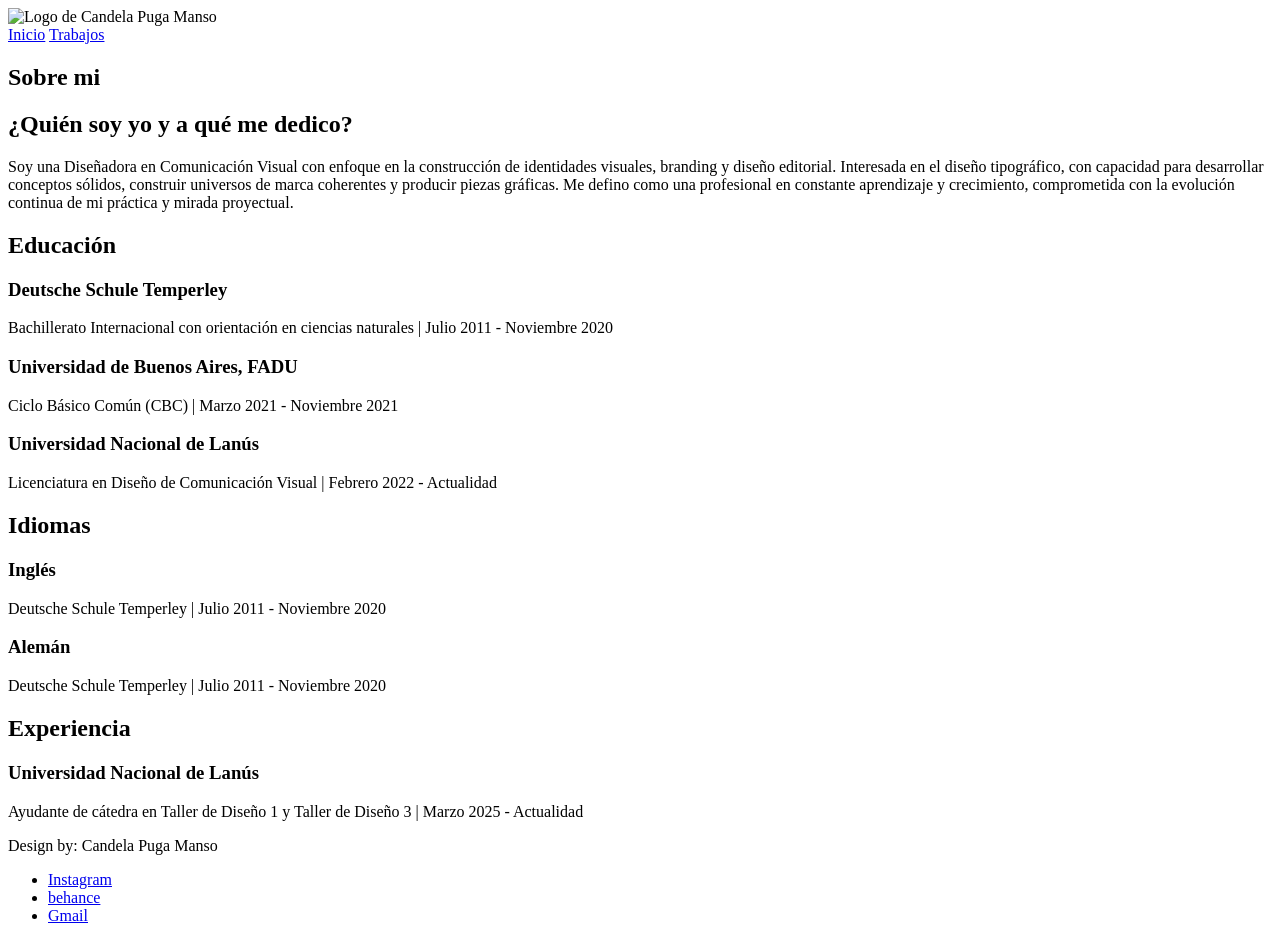
==== index.html @ 272240f7 "primer commit" ====
<!DOCTYPE html>
<html>

<head>
    <meta charset="utf-8" />
    <title>TP1 Candela Puga Manso</title>
</head>

<body>
    <header>
        <img src="" alt="Logo de Candela Puga Manso" width="" height="" />
        <nav>
            <a href="#">Inicio</a>
            <a href="#">Trabajos</a>
        </nav>
    </header>
    <main>
        <section>
            <h1>Sobre mi</h1>
            <h2>¿Quién soy yo y a qué me dedico?</h2>
            <p>Soy una Diseñadora en Comunicación Visual con enfoque en la construcción de identidades visuales,
                branding y diseño editorial. Interesada en el diseño tipográfico, con capacidad para desarrollar
                conceptos sólidos, construir universos de marca coherentes y producir piezas gráficas.
                Me defino como una profesional en constante aprendizaje y crecimiento, comprometida con la evolución
                continua de mi práctica y mirada proyectual.</p>
        </section>
        <section>
            <h2>Educación</h2>
            <h3>Deutsche Schule Temperley</h3>
            <p>Bachillerato Internacional con orientación en ciencias naturales | Julio 2011 - Noviembre 2020
            </p>
            <h3>Universidad de Buenos Aires, FADU</h3>
            <p>Ciclo Básico Común (CBC) | Marzo 2021 - Noviembre 2021</p>
            <h3>Universidad Nacional de Lanús</h3>
            <p>Licenciatura en Diseño de Comunicación Visual | Febrero 2022 - Actualidad</p>
        </section>
        <section>
            <h2>Idiomas</h2>
            <h3>Inglés</h3>
            <p>Deutsche Schule Temperley | Julio 2011 - Noviembre 2020</p>
            <h3>Alemán</h3>
            <p>Deutsche Schule Temperley | Julio 2011 - Noviembre 2020</p>
        </section>
        <section>
            <h2>Experiencia</h2>
            <h3>Universidad Nacional de Lanús</h3>
            <p>Ayudante de cátedra en Taller de Diseño 1 y Taller de Diseño 3 | Marzo 2025 - Actualidad</p>
        </section>
    </main>
    <footer>
        <p>Design by: Candela Puga Manso</p>
        <ul>
            <li>
                <a href="https://www.instagram.com/yo.brillito/">Instagram</a>
            </li>
            <li>
                <a href="https://www.behance.net/candepm">behance</a>
            </li>
            <li>
                <a href="#">Gmail</a>
            </li>
        </ul>
    </footer>
</body>

</html>
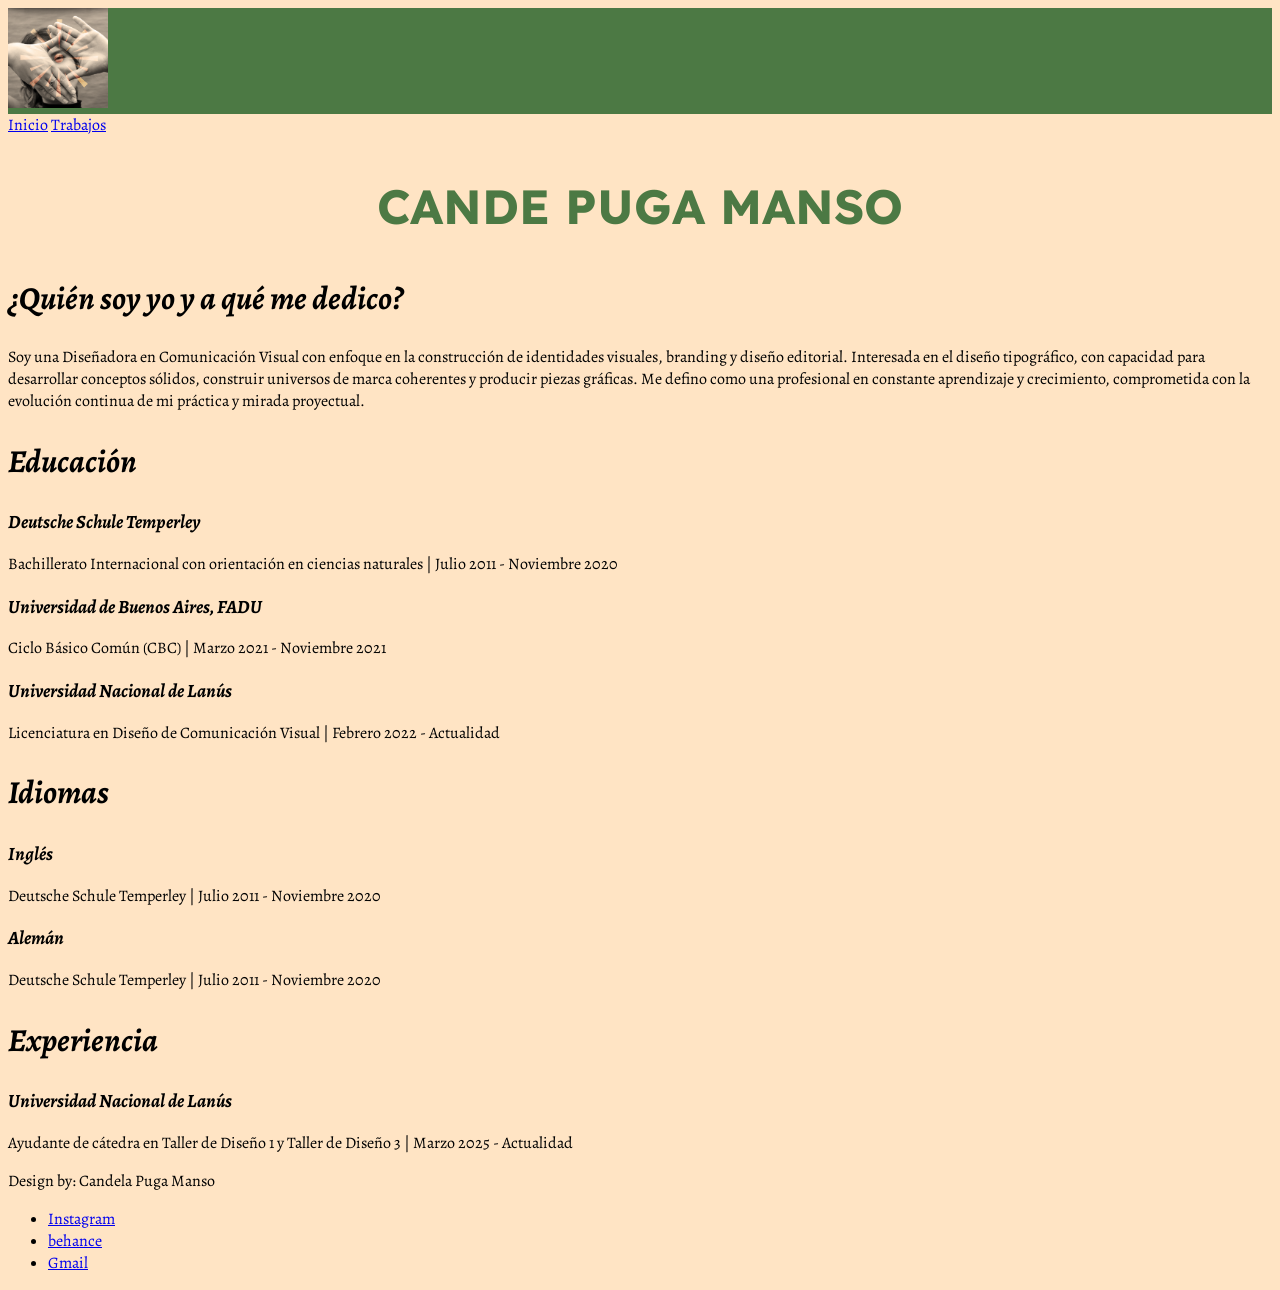
==== commit 54c35f55: "Actualización con css" ====
--- a/index.html
+++ b/index.html
@@ -4,11 +4,12 @@
 <head>
     <meta charset="utf-8" />
     <title>TP1 Candela Puga Manso</title>
+    <link rel="stylesheet" href="estilos.css">
 </head>
 
 <body>
     <header>
-        <img src="" alt="Logo de Candela Puga Manso" width="" height="" />
+        <img src="img/Cande Puga Manso.png" alt="Logo de Candela Puga Manso" width="100" height="100" />
         <nav>
             <a href="#">Inicio</a>
             <a href="#">Trabajos</a>
@@ -16,7 +17,7 @@
     </header>
     <main>
         <section>
-            <h1>Sobre mi</h1>
+            <h1>CANDE PUGA MANSO</h1>
             <h2>¿Quién soy yo y a qué me dedico?</h2>
             <p>Soy una Diseñadora en Comunicación Visual con enfoque en la construcción de identidades visuales,
                 branding y diseño editorial. Interesada en el diseño tipográfico, con capacidad para desarrollar
--- a/estilos.css
+++ b/estilos.css
@@ -0,0 +1,42 @@
+/* CSS DOCUMENT */
+@charset "UTF-8";
+/* configuraciones generales*/
+@font-face {
+    font-family: "Alegreya Reg";
+    src: url(fuentes/Alegreya-VariableFont_wght.ttf) format(truetype);
+    font-weight: normal;
+    font-style: normal;
+}
+
+@font-face {
+    font-family: "Alegreya Italic";
+    src: url(fuentes/Alegreya-Italic-VariableFont_wght.ttf) format(truetype);
+    font-weight: bold;
+    font-style: italic;
+}
+
+@font-face {
+    font-family: "Lexend";
+    src: url(fuentes/Lexend-VariableFont_wght.ttf) format(truetype);
+    font-weight: bold;
+    font-style: normal;
+}
+
+*{
+    font-family: 'Alegreya Reg', serif;
+    background-color:bisque
+}
+/* acá empiezan las aplicaciones*/
+header {background-color: rgb(76, 121, 68);}
+h1 {
+    font-family: 'Lexend', sans-serif;
+    color: rgb(76, 121, 68);
+    font-size: 3rem;
+    text-align: center;
+}
+h2 {
+    font-size: 2rem;
+}
+h2, h3 {
+    font-family: 'Alegreya Italic', serif;
+}
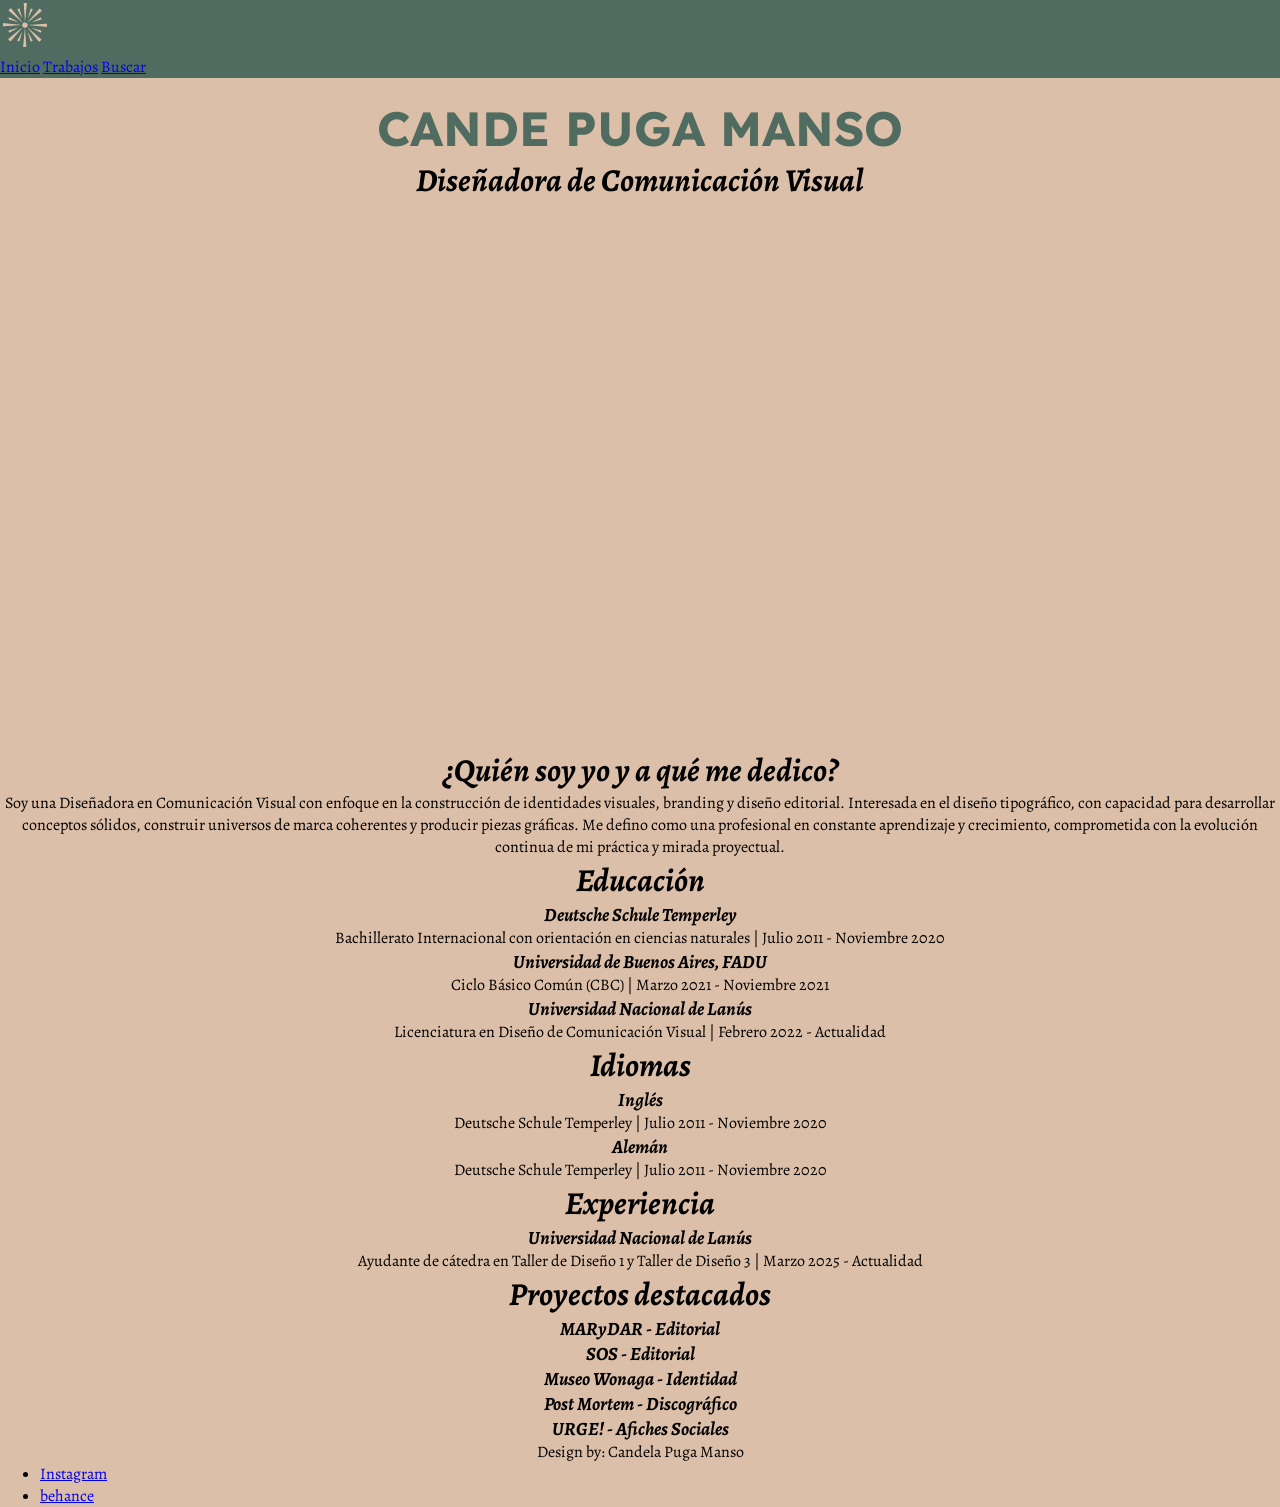
==== commit 69cb2fff: "Actualización pre entrega" ====
--- a/index.html
+++ b/index.html
@@ -9,43 +9,60 @@
 
 <body>
     <header>
-        <img src="img/Cande Puga Manso.png" alt="Logo de Candela Puga Manso" width="100" height="100" />
+        <img src="img/logo_cande_puga_manso_trama.png" alt="Logo de Candela Puga Manso" width="50" height="50" />
         <nav>
             <a href="#">Inicio</a>
             <a href="#">Trabajos</a>
+            <a href="#">Buscar</a>
         </nav>
     </header>
     <main>
-        <section>
+    <!--Acá lo que es la presentación principal.-->
+        <section id="hero">
             <h1>CANDE PUGA MANSO</h1>
+            <h2> Diseñadora de Comunicación Visual</h2>
+        </section>
+        <article>
             <h2>¿Quién soy yo y a qué me dedico?</h2>
             <p>Soy una Diseñadora en Comunicación Visual con enfoque en la construcción de identidades visuales,
                 branding y diseño editorial. Interesada en el diseño tipográfico, con capacidad para desarrollar
                 conceptos sólidos, construir universos de marca coherentes y producir piezas gráficas.
                 Me defino como una profesional en constante aprendizaje y crecimiento, comprometida con la evolución
                 continua de mi práctica y mirada proyectual.</p>
+        </article>
+<!-- Acá la sección de info del curriculum, lo aburrido / tecnico-->
+        <section class= "flex-container">
+            <article class="flex-item Educación">
+                <h2>Educación</h2>
+                <h3>Deutsche Schule Temperley</h3>
+                <p>Bachillerato Internacional con orientación en ciencias naturales | Julio 2011 - Noviembre 2020
+                </p>
+                <h3>Universidad de Buenos Aires, FADU</h3>
+                <p>Ciclo Básico Común (CBC) | Marzo 2021 - Noviembre 2021</p>
+                <h3>Universidad Nacional de Lanús</h3>
+                <p>Licenciatura en Diseño de Comunicación Visual | Febrero 2022 - Actualidad</p>
+            </article>
+            <article class="flex-item Idiomas">
+                <h2>Idiomas</h2>
+                <h3>Inglés</h3>
+                <p>Deutsche Schule Temperley | Julio 2011 - Noviembre 2020</p>
+                <h3>Alemán</h3>
+                <p>Deutsche Schule Temperley | Julio 2011 - Noviembre 2020</p>
+            </article>
+            <article class="flex-item Experiencia">
+                <h2>Experiencia</h2>
+                <h3>Universidad Nacional de Lanús</h3>
+                <p>Ayudante de cátedra en Taller de Diseño 1 y Taller de Diseño 3 | Marzo 2025 - Actualidad</p>
+            </article>
         </section>
+        <!--Acá algunas fotos / mockups de trabajitos piolas :)-->
         <section>
-            <h2>Educación</h2>
-            <h3>Deutsche Schule Temperley</h3>
-            <p>Bachillerato Internacional con orientación en ciencias naturales | Julio 2011 - Noviembre 2020
-            </p>
-            <h3>Universidad de Buenos Aires, FADU</h3>
-            <p>Ciclo Básico Común (CBC) | Marzo 2021 - Noviembre 2021</p>
-            <h3>Universidad Nacional de Lanús</h3>
-            <p>Licenciatura en Diseño de Comunicación Visual | Febrero 2022 - Actualidad</p>
-        </section>
-        <section>
-            <h2>Idiomas</h2>
-            <h3>Inglés</h3>
-            <p>Deutsche Schule Temperley | Julio 2011 - Noviembre 2020</p>
-            <h3>Alemán</h3>
-            <p>Deutsche Schule Temperley | Julio 2011 - Noviembre 2020</p>
-        </section>
-        <section>
-            <h2>Experiencia</h2>
-            <h3>Universidad Nacional de Lanús</h3>
-            <p>Ayudante de cátedra en Taller de Diseño 1 y Taller de Diseño 3 | Marzo 2025 - Actualidad</p>
+            <h2>Proyectos destacados</h2>
+            <h3>MARyDAR - Editorial</h3>
+            <h3>SOS - Editorial</h3>
+            <h3>Museo Wonaga - Identidad</h3>
+            <h3>Post Mortem - Discográfico</h3>
+            <h3>URGE! - Afiches Sociales</h3>
         </section>
     </main>
     <footer>
@@ -57,9 +74,6 @@
             <li>
                 <a href="https://www.behance.net/candepm">behance</a>
             </li>
-            <li>
-                <a href="#">Gmail</a>
-            </li>
         </ul>
     </footer>
 </body>
--- a/estilos.css
+++ b/estilos.css
@@ -1,5 +1,6 @@
 /* CSS DOCUMENT */
 @charset "UTF-8";
+
 /* configuraciones generales*/
 @font-face {
     font-family: "Alegreya Reg";
@@ -22,21 +23,58 @@
     font-style: normal;
 }
 
-*{
+* {
     font-family: 'Alegreya Reg', serif;
-    background-color:bisque
+    margin: 0;
 }
+
+body {
+    background-color: rgb(220, 191, 168)
+}
+
 /* acá empiezan las aplicaciones*/
-header {background-color: rgb(76, 121, 68);}
+header {
+    background-color: rgb(80, 108, 97);
+}
+
 h1 {
     font-family: 'Lexend', sans-serif;
-    color: rgb(76, 121, 68);
+    color: rgb(80, 108, 97);
     font-size: 3rem;
     text-align: center;
 }
+
 h2 {
     font-size: 2rem;
+    text-align: center;
 }
-h2, h3 {
+
+h2,
+h3 {
     font-family: 'Alegreya Italic', serif;
+    text-wrap-style: balance;
+    text-align: center;
+}
+
+#hero {
+    background-image: url(img/cande_puga_manso.png) 
+/*por alguna razón que esta por fuera de mi comprensión esta parte no me la lee visual, pero son cosas que establecí desde el inspector y al pasarlas a visual hace que ni me lea la imagen*/
+   background-position: center;
+    background-size: cover; 
+    height: 70vh;
+    padding: 20px;
+}
+
+p {
+    text-wrap-style: balance;
+    text-align: center;
+}
+
+flex-container {
+    background-image: url(img/logo_cande_puga_manso.png)
+}
+
+flex-item {
+    background-color: rgb(80, 108, 97);
+    margin: 3px color;
 }
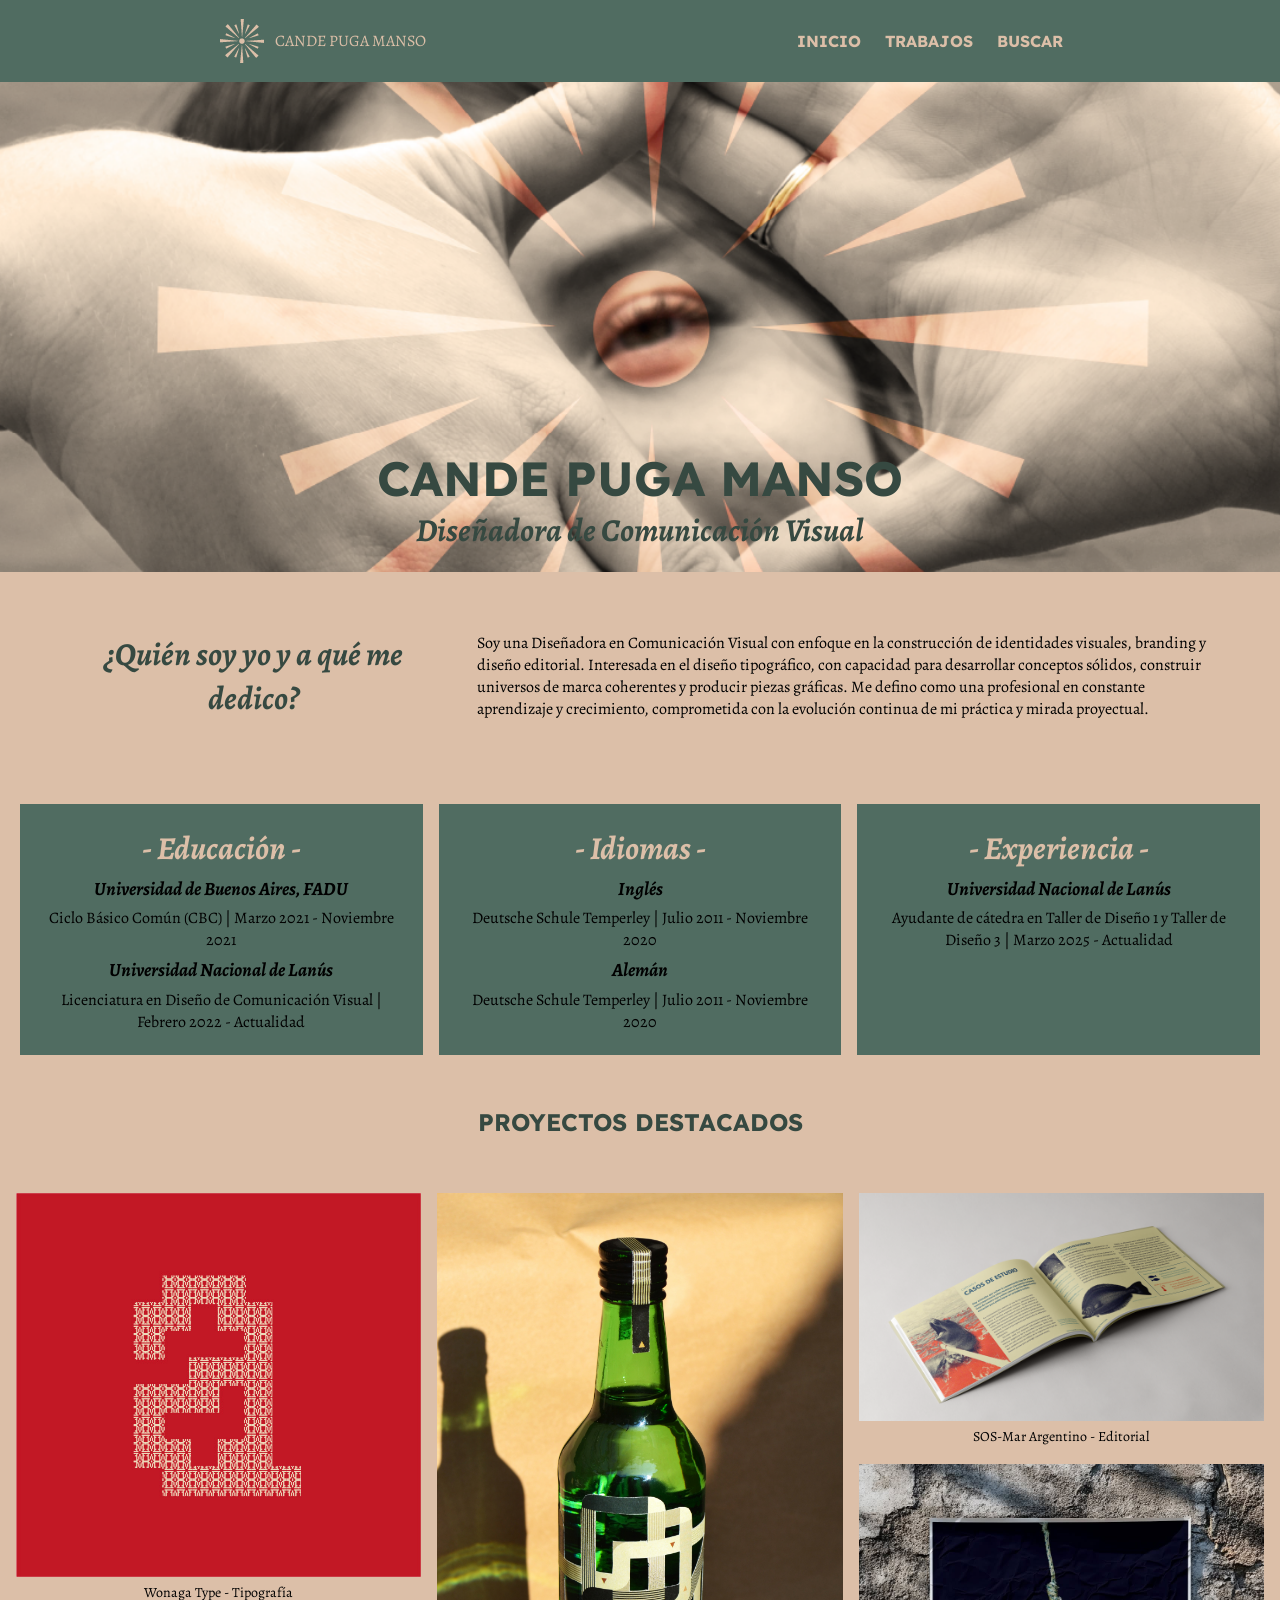
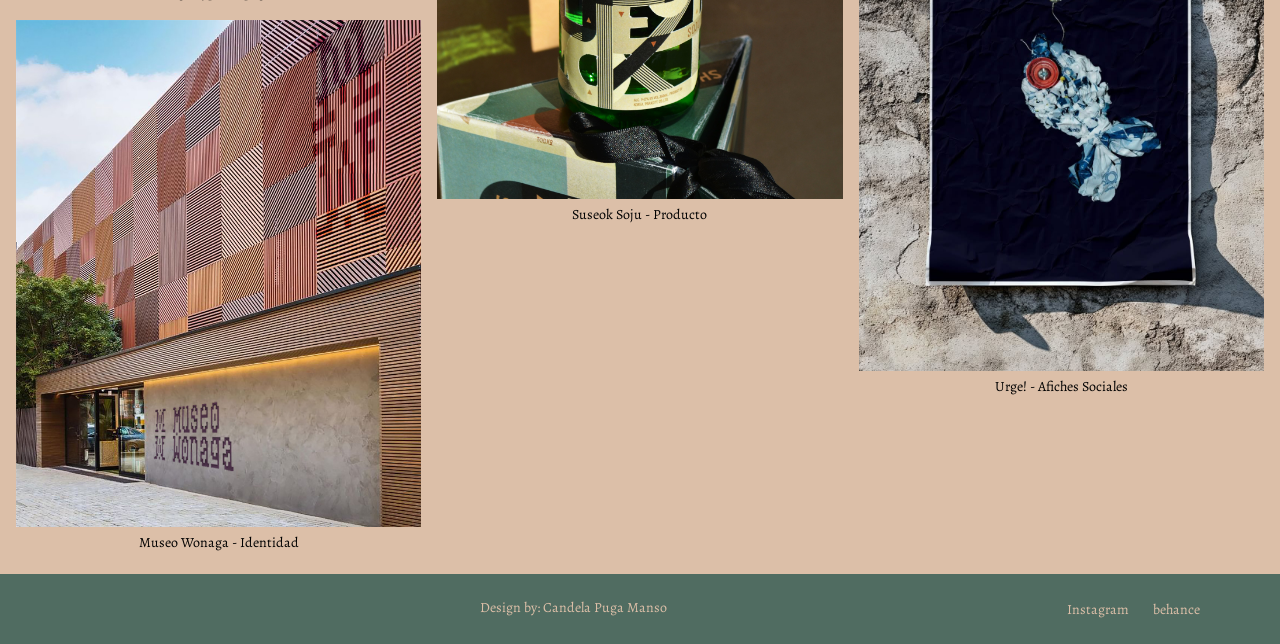
==== commit ae121f4c: "Correcciones e imagenes nuevas" ====
--- a/index.html
+++ b/index.html
@@ -3,66 +3,98 @@
 
 <head>
     <meta charset="utf-8" />
-    <title>TP1 Candela Puga Manso</title>
+    <title>Candela Puga Manso</title>
     <link rel="stylesheet" href="estilos.css">
+    <link rel="icon" href="img/logo_cande_puga_manso.png">
 </head>
 
 <body>
     <header>
-        <img src="img/logo_cande_puga_manso_trama.png" alt="Logo de Candela Puga Manso" width="50" height="50" />
+        <div class="logo">
+            <img src="img/logo_cande_puga_manso_trama.png" alt="Logo de Candela Puga Manso" />
+            <span>CANDE PUGA MANSO</span>
+        </div>
         <nav>
-            <a href="#">Inicio</a>
-            <a href="#">Trabajos</a>
-            <a href="#">Buscar</a>
+            <a href="#">INICIO</a>
+            <a href="#">TRABAJOS</a>
+            <a href="#">BUSCAR</a>
         </nav>
     </header>
     <main>
-    <!--Acá lo que es la presentación principal.-->
+        <!--Acá lo que es la presentación principal.-->
         <section id="hero">
             <h1>CANDE PUGA MANSO</h1>
             <h2> Diseñadora de Comunicación Visual</h2>
         </section>
-        <article>
-            <h2>¿Quién soy yo y a qué me dedico?</h2>
-            <p>Soy una Diseñadora en Comunicación Visual con enfoque en la construcción de identidades visuales,
-                branding y diseño editorial. Interesada en el diseño tipográfico, con capacidad para desarrollar
-                conceptos sólidos, construir universos de marca coherentes y producir piezas gráficas.
-                Me defino como una profesional en constante aprendizaje y crecimiento, comprometida con la evolución
-                continua de mi práctica y mirada proyectual.</p>
+        <article id="sobre-mi">
+            <div class="titulo">
+                <h2>¿Quién soy yo y a qué me dedico?</h2>
+            </div>
+            <div class="texto">
+                <p>Soy una Diseñadora en Comunicación Visual con enfoque en la construcción de identidades visuales,
+                    branding y diseño editorial. Interesada en el diseño tipográfico, con capacidad para desarrollar
+                    conceptos sólidos, construir universos de marca coherentes y producir piezas gráficas.
+                    Me defino como una profesional en constante aprendizaje y crecimiento, comprometida con la evolución
+                    continua de mi práctica y mirada proyectual.</p>
+            </div>
         </article>
-<!-- Acá la sección de info del curriculum, lo aburrido / tecnico-->
-        <section class= "flex-container">
-            <article class="flex-item Educación">
-                <h2>Educación</h2>
-                <h3>Deutsche Schule Temperley</h3>
-                <p>Bachillerato Internacional con orientación en ciencias naturales | Julio 2011 - Noviembre 2020
-                </p>
+        <!-- Acá la sección de info del curriculum, lo aburrido / tecnico-->
+        <section class="flex-container">
+            <article class="flex-item educacion">
+                <h2>- Educación -</h2>
                 <h3>Universidad de Buenos Aires, FADU</h3>
                 <p>Ciclo Básico Común (CBC) | Marzo 2021 - Noviembre 2021</p>
                 <h3>Universidad Nacional de Lanús</h3>
                 <p>Licenciatura en Diseño de Comunicación Visual | Febrero 2022 - Actualidad</p>
             </article>
-            <article class="flex-item Idiomas">
-                <h2>Idiomas</h2>
+            <article class="flex-item idiomas">
+                <h2>- Idiomas -</h2>
                 <h3>Inglés</h3>
                 <p>Deutsche Schule Temperley | Julio 2011 - Noviembre 2020</p>
                 <h3>Alemán</h3>
                 <p>Deutsche Schule Temperley | Julio 2011 - Noviembre 2020</p>
             </article>
-            <article class="flex-item Experiencia">
-                <h2>Experiencia</h2>
+            <article class="flex-item experiencia">
+                <h2>- Experiencia -</h2>
                 <h3>Universidad Nacional de Lanús</h3>
                 <p>Ayudante de cátedra en Taller de Diseño 1 y Taller de Diseño 3 | Marzo 2025 - Actualidad</p>
             </article>
         </section>
         <!--Acá algunas fotos / mockups de trabajitos piolas :)-->
         <section>
-            <h2>Proyectos destacados</h2>
-            <h3>MARyDAR - Editorial</h3>
-            <h3>SOS - Editorial</h3>
-            <h3>Museo Wonaga - Identidad</h3>
-            <h3>Post Mortem - Discográfico</h3>
-            <h3>URGE! - Afiches Sociales</h3>
+            <article>
+                <div class="proyectos">
+                    <h2>PROYECTOS DESTACADOS</h2>
+                </div>
+            </article>
+            <article class="mosaico">
+                <div class="columna">
+                    <figure>
+                        <img src="img/wonaga_type.jpg" alt="Wonaga">
+                        <figcaption>Wonaga Type - Tipografía</figcaption>
+                    </figure>
+                    <figure>
+                        <img src="img/museo_wonaga.jpg" alt="Wonaga type">
+                        <figcaption>Museo Wonaga - Identidad</figcaption>
+                    </figure>
+                </div>
+                 <div class="columna">
+                    <figure>
+                        <img src="img/suseok_soju.JPG" alt="suseok">
+                        <figcaption>Suseok Soju - Producto</figcaption>
+                    </figure>
+                </div>
+                <div class="columna">
+                    <figure>
+                        <img src="img/sos_mar_argentino.png" alt="SOS">
+                        <figcaption>SOS-Mar Argentino - Editorial</figcaption>
+                    </figure>
+                    <figure>
+                        <img src="img/urge!_afiche.jpg" alt="Urge!">
+                        <figcaption>Urge! - Afiches Sociales</figcaption>
+                    </figure>
+                </div>
+            </article>
         </section>
     </main>
     <footer>
--- a/estilos.css
+++ b/estilos.css
@@ -25,7 +25,8 @@
 
 * {
     font-family: 'Alegreya Reg', serif;
-    margin: 0;
+    margin: 0 auto;
+    max-width: 1920px
 }
 
 body {
@@ -34,12 +35,47 @@
 
 /* acá empiezan las aplicaciones*/
 header {
+    display: flex;
+    align-items: center;
+    justify-content: space-between;
+    padding: 16px 32px;
     background-color: rgb(80, 108, 97);
+    color: rgb(220, 191, 168);
+    font-family: 'Lexend', sans-serif;
+    font-size: 1rem;
+}
+
+.logo {
+    display: flex;
+    align-items: center;
+    gap: 8px;
+}
+
+.logo img {
+    width: 50px;
+    height: 50px;
+    object-fit: contain;
+}
+
+nav {
+    display: flex;
+    gap: 24px;
+}
+
+nav a {
+    text-decoration: none;
+    color: rgb(220, 191, 168);
+    font-family: 'Lexend', sans-serif;
+    font-size: 1rem;
+}
+
+nav a:hover {
+    color: rgb(142, 188, 169);
 }
 
 h1 {
     font-family: 'Lexend', sans-serif;
-    color: rgb(80, 108, 97);
+    color: rgb(54, 73, 65);
     font-size: 3rem;
     text-align: center;
 }
@@ -56,25 +92,146 @@
     text-align: center;
 }
 
-#hero {
-    background-image: url(img/cande_puga_manso.png) 
-/*por alguna razón que esta por fuera de mi comprensión esta parte no me la lee visual, pero son cosas que establecí desde el inspector y al pasarlas a visual hace que ni me lea la imagen*/
-   background-position: center;
-    background-size: cover; 
-    height: 70vh;
-    padding: 20px;
-}
-
 p {
     text-wrap-style: balance;
     text-align: center;
 }
 
-flex-container {
-    background-image: url(img/logo_cande_puga_manso.png)
-}
-
-flex-item {
+/*Momento estilisticos*/
+#hero {
+
+    display: flex;
+    flex-direction: column;
+    justify-content: flex-end;
+    padding-bottom: 40px;
+    padding-left: 60px;
+    background-image: url(img/cande_puga_manso.png);
+    background-size: cover;
+    background-position: center;
+    height: 50vh;
+    padding: 20px;
+}
+
+#hero h2 {
+    color: rgb(54, 73, 65);
+
+}
+
+
+#sobre-mi {
+    display: flex;
+    gap: 40px;
+    padding: 60px 70px;
+    min-height: 100px;
+    align-items: flex-start;
+}
+
+.titulo {
+    flex: 1;
+    text-align: right;
+    color: rgb(54, 73, 65);
+}
+
+.texto {
+    flex: 2;
+}
+
+#sobre-mi .texto p {
+    text-align: left;
+    hyphens: auto;
+}
+
+.flex-container {
+    display: flex;
+    flex-direction: row;
+    flex-wrap: nowrap;
+    justify-content: center;
+    align-items: flex-start;
+    margin: 12px 20PX;
+    flex: 1;
+    gap: 16px;
+    align-items: stretch;
+}
+
+.flex-item {
+    flex: 1;
     background-color: rgb(80, 108, 97);
-    margin: 3px color;
+    padding: 22px;
+}
+
+.flex-item h2 {
+    color: rgb(220, 191, 168);
+}
+
+.flex-item h3 {
+    line-height: 2;
+    margin-bottom: 2;
+}
+.proyectos h2{
+ font-family: 'Lexend', sans-serif;
+    color: rgb(54, 73, 65);
+    font-size: 1.5rem;
+    text-align: center;
+    padding: 40px ;
+}
+/*proyectos*/
+article.mosaico {
+    display: flex;
+    gap: 16px;
+    margin: 16px;
+}
+
+article.mosaico .columna {
+    display: flex;
+    flex-direction: column;
+    gap: 12px;
+    flex: 1;
+}
+
+figure {
+    margin: 0;
+}
+
+figure img {
+    width: 100%;
+    object-fit: cover;
+    display: block;
+}
+
+figcaption {
+    font-size: 14px;
+    padding: 6px 0;
+    text-align: center;
+}
+
+/*footer/ zona de info de contacto*/
+footer {
+    display: flex;
+    justify-content: space-between;
+    align-items: right;
+    padding: 24px 80px;
+    background-color: rgb(80, 108, 97);
+}
+
+footer p {
+    color:rgb(220, 191, 168);
+    font-size: 14px;
+}
+
+footer ul {
+    display: flex;
+    gap: 24px;
+    list-style: none;
+    margin: 0;
+    padding: 0;
+}
+
+footer a {
+    color: rgb(220, 191, 168);
+    text-decoration: none;
+    font-size: 14px;
+}
+
+footer a:hover {
+    text-decoration: underline;
 }
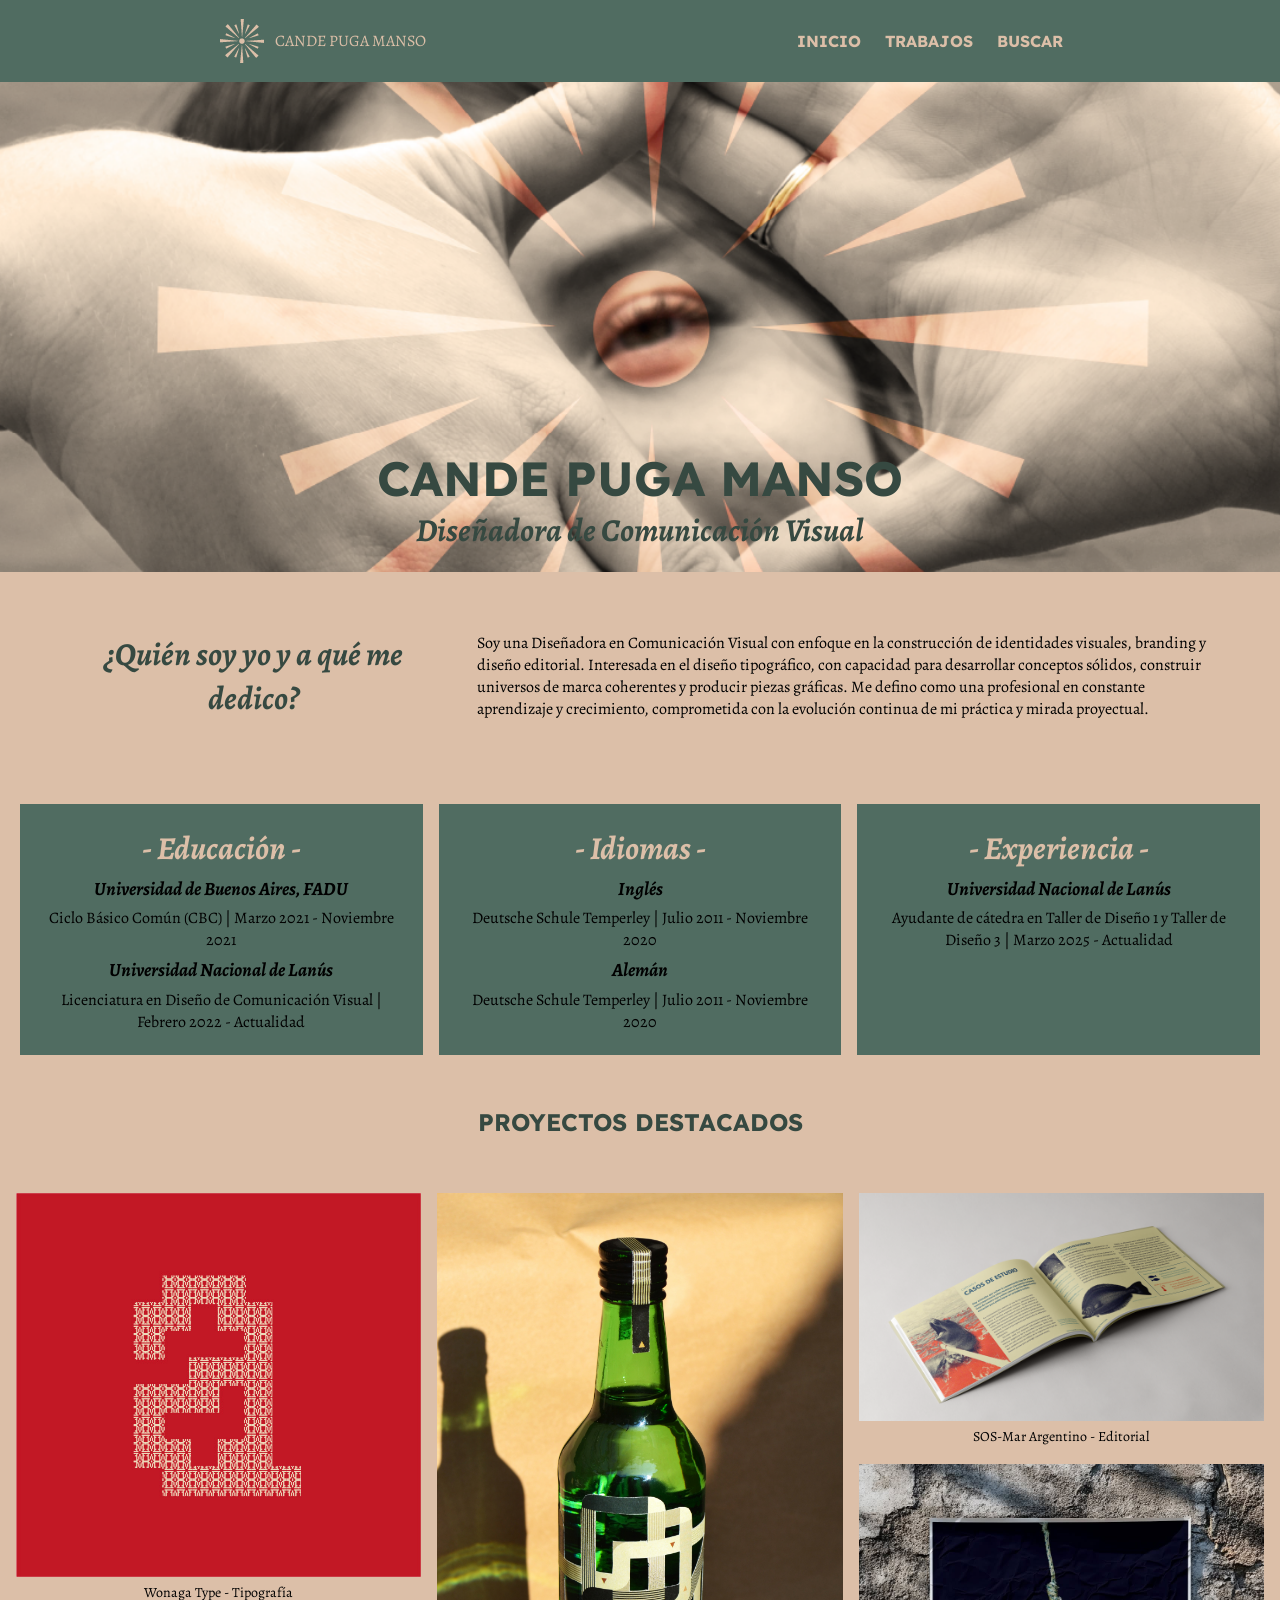
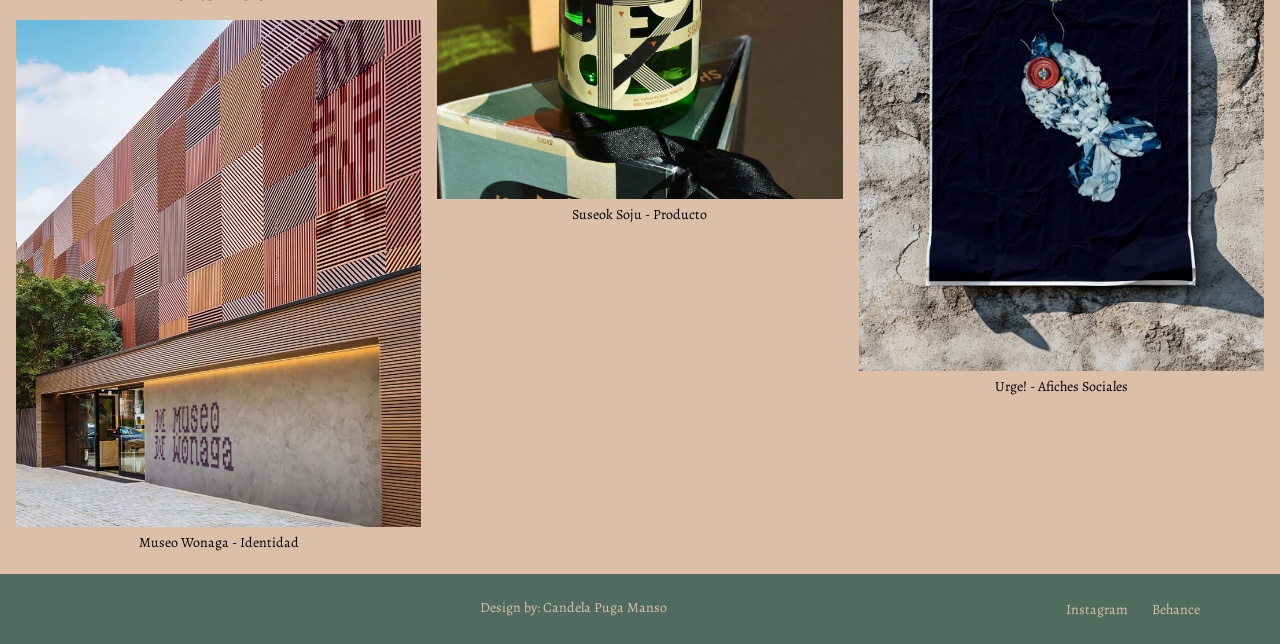
==== commit 42c1564d: "Corrección de fotos a tamaño y resolución" ====
--- a/index.html
+++ b/index.html
@@ -104,7 +104,7 @@
                 <a href="https://www.instagram.com/yo.brillito/">Instagram</a>
             </li>
             <li>
-                <a href="https://www.behance.net/candepm">behance</a>
+                <a href="https://www.behance.net/candepm">Behance</a>
             </li>
         </ul>
     </footer>
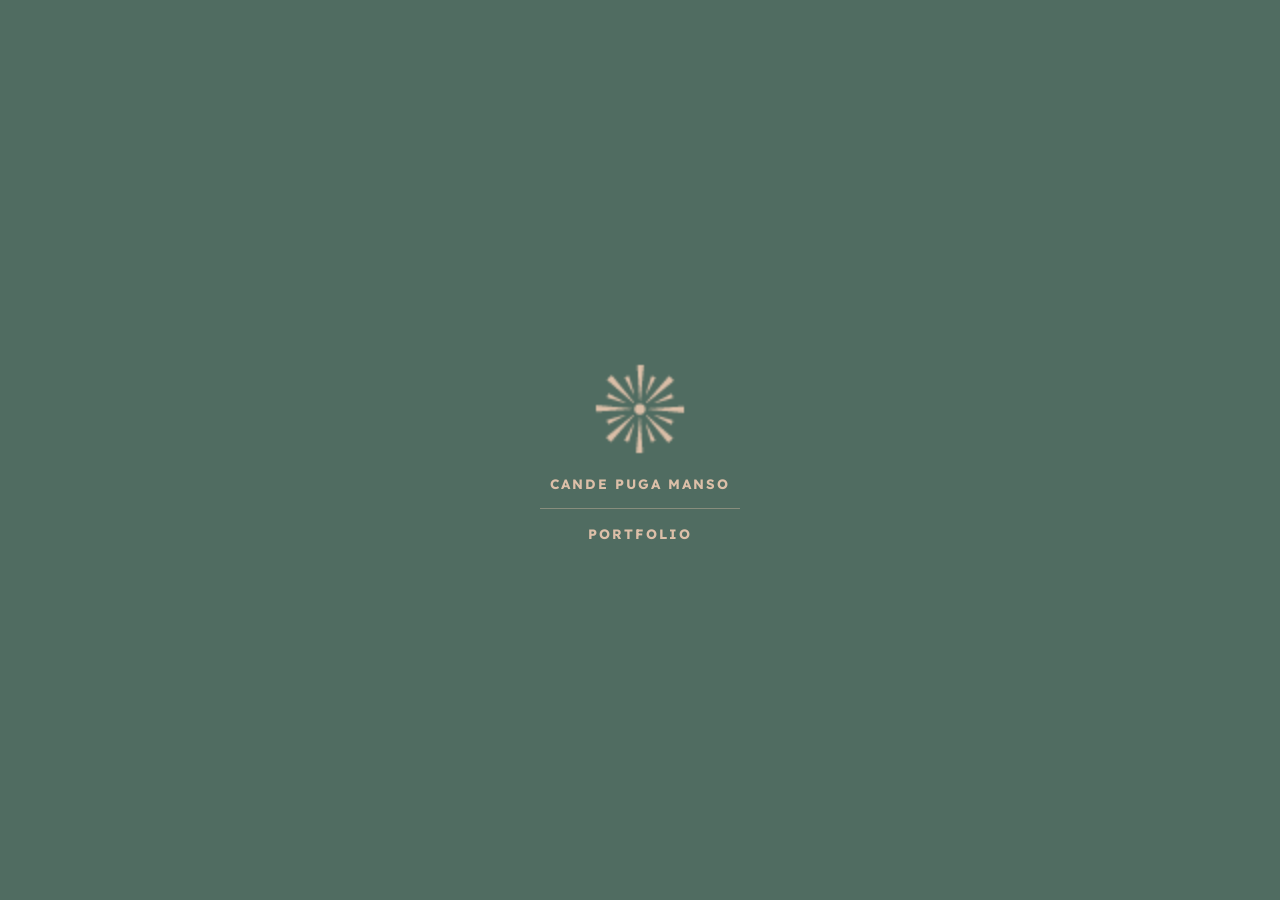
==== commit 04124fac: "nuevo index y más" ====
--- a/index.html
+++ b/index.html
@@ -8,106 +8,13 @@
     <link rel="icon" href="img/logo_cande_puga_manso.png">
 </head>
 
-<body>
-    <header>
-        <div class="logo">
-            <img src="img/logo_cande_puga_manso_trama.png" alt="Logo de Candela Puga Manso" />
-            <span>CANDE PUGA MANSO</span>
-        </div>
-        <nav>
-            <a href="#">INICIO</a>
-            <a href="#">TRABAJOS</a>
-            <a href="#">BUSCAR</a>
-        </nav>
-    </header>
-    <main>
-        <!--Acá lo que es la presentación principal.-->
-        <section id="hero">
-            <h1>CANDE PUGA MANSO</h1>
-            <h2> Diseñadora de Comunicación Visual</h2>
-        </section>
-        <article id="sobre-mi">
-            <div class="titulo">
-                <h2>¿Quién soy yo y a qué me dedico?</h2>
-            </div>
-            <div class="texto">
-                <p>Soy una Diseñadora en Comunicación Visual con enfoque en la construcción de identidades visuales,
-                    branding y diseño editorial. Interesada en el diseño tipográfico, con capacidad para desarrollar
-                    conceptos sólidos, construir universos de marca coherentes y producir piezas gráficas.
-                    Me defino como una profesional en constante aprendizaje y crecimiento, comprometida con la evolución
-                    continua de mi práctica y mirada proyectual.</p>
-            </div>
-        </article>
-        <!-- Acá la sección de info del curriculum, lo aburrido / tecnico-->
-        <section class="flex-container">
-            <article class="flex-item educacion">
-                <h2>- Educación -</h2>
-                <h3>Universidad de Buenos Aires, FADU</h3>
-                <p>Ciclo Básico Común (CBC) | Marzo 2021 - Noviembre 2021</p>
-                <h3>Universidad Nacional de Lanús</h3>
-                <p>Licenciatura en Diseño de Comunicación Visual | Febrero 2022 - Actualidad</p>
-            </article>
-            <article class="flex-item idiomas">
-                <h2>- Idiomas -</h2>
-                <h3>Inglés</h3>
-                <p>Deutsche Schule Temperley | Julio 2011 - Noviembre 2020</p>
-                <h3>Alemán</h3>
-                <p>Deutsche Schule Temperley | Julio 2011 - Noviembre 2020</p>
-            </article>
-            <article class="flex-item experiencia">
-                <h2>- Experiencia -</h2>
-                <h3>Universidad Nacional de Lanús</h3>
-                <p>Ayudante de cátedra en Taller de Diseño 1 y Taller de Diseño 3 | Marzo 2025 - Actualidad</p>
-            </article>
-        </section>
-        <!--Acá algunas fotos / mockups de trabajitos piolas :)-->
-        <section>
-            <article>
-                <div class="proyectos">
-                    <h2>PROYECTOS DESTACADOS</h2>
-                </div>
-            </article>
-            <article class="mosaico">
-                <div class="columna">
-                    <figure>
-                        <img src="img/wonaga_type.jpg" alt="Wonaga">
-                        <figcaption>Wonaga Type - Tipografía</figcaption>
-                    </figure>
-                    <figure>
-                        <img src="img/museo_wonaga.jpg" alt="Wonaga type">
-                        <figcaption>Museo Wonaga - Identidad</figcaption>
-                    </figure>
-                </div>
-                 <div class="columna">
-                    <figure>
-                        <img src="img/suseok_soju.JPG" alt="suseok">
-                        <figcaption>Suseok Soju - Producto</figcaption>
-                    </figure>
-                </div>
-                <div class="columna">
-                    <figure>
-                        <img src="img/sos_mar_argentino.png" alt="SOS">
-                        <figcaption>SOS-Mar Argentino - Editorial</figcaption>
-                    </figure>
-                    <figure>
-                        <img src="img/urge!_afiche.jpg" alt="Urge!">
-                        <figcaption>Urge! - Afiches Sociales</figcaption>
-                    </figure>
-                </div>
-            </article>
-        </section>
+<body class="page-index">
+    <main class="splash">
+        <img src="img/logo_cande_puga_manso_trama.png" alt="Logo de Candela Puga Manso" />
+        <p>CANDE PUGA MANSO</p>
+        <div class="splash__divider"></div>
+        <p>PORTFOLIO</p>
     </main>
-    <footer>
-        <p>Design by: Candela Puga Manso</p>
-        <ul>
-            <li>
-                <a href="https://www.instagram.com/yo.brillito/">Instagram</a>
-            </li>
-            <li>
-                <a href="https://www.behance.net/candepm">Behance</a>
-            </li>
-        </ul>
-    </footer>
 </body>
 
 </html>
--- a/estilos.css
+++ b/estilos.css
@@ -26,14 +26,51 @@
 * {
     font-family: 'Alegreya Reg', serif;
     margin: 0 auto;
-    max-width: 1920px
+    max-width: 1920px;
 }
 
 body {
-    background-color: rgb(220, 191, 168)
-}
-
-/* acá empiezan las aplicaciones*/
+    background-color: rgb(220, 191, 168);
+}
+
+/* Esto seía solo para el index */
+body.page-index {
+    display: flex;
+    align-items: center;
+    justify-content: center;
+    min-height: 100vh;
+    margin: 0;
+    background-color: rgb(80, 108, 97);
+}
+
+.splash {
+    display: flex;
+    flex-direction: column;
+    align-items: center;
+    gap: 1rem;
+    text-align: center;
+}
+
+.splash img {
+    width: 100px;
+    height: 100px;
+    object-fit: contain;
+}
+
+.splash p {
+    font-family: 'Lexend', sans-serif;
+    color: rgb(220, 191, 168);
+    letter-spacing: 0.15em;
+    font-size: 0.85rem;
+}
+
+.splash__divider {
+    width: 200px;
+    height: 1px;
+    background-color: rgb(220, 191, 168);
+    opacity: 0.4;
+}
+
 header {
     display: flex;
     align-items: center;
@@ -73,6 +110,7 @@
     color: rgb(142, 188, 169);
 }
 
+/* ---- TIPOGRAFÍA ---- */
 h1 {
     font-family: 'Lexend', sans-serif;
     color: rgb(54, 73, 65);
@@ -97,9 +135,7 @@
     text-align: center;
 }
 
-/*Momento estilisticos*/
 #hero {
-
     display: flex;
     flex-direction: column;
     justify-content: flex-end;
@@ -114,10 +150,9 @@
 
 #hero h2 {
     color: rgb(54, 73, 65);
-
-}
-
-
+}
+
+/* ---- SOBRE MÍ ---- */
 #sobre-mi {
     display: flex;
     gap: 40px;
@@ -141,16 +176,15 @@
     hyphens: auto;
 }
 
+/* ---- CURRICULUM ---- */
 .flex-container {
     display: flex;
     flex-direction: row;
     flex-wrap: nowrap;
     justify-content: center;
-    align-items: flex-start;
-    margin: 12px 20PX;
-    flex: 1;
+    align-items: stretch;
+    margin: 12px 20px;
     gap: 16px;
-    align-items: stretch;
 }
 
 .flex-item {
@@ -167,14 +201,16 @@
     line-height: 2;
     margin-bottom: 2;
 }
-.proyectos h2{
- font-family: 'Lexend', sans-serif;
+
+/* ---- PROYECTOS ---- */
+.proyectos h2 {
+    font-family: 'Lexend', sans-serif;
     color: rgb(54, 73, 65);
     font-size: 1.5rem;
     text-align: center;
-    padding: 40px ;
-}
-/*proyectos*/
+    padding: 40px;
+}
+
 article.mosaico {
     display: flex;
     gap: 16px;
@@ -204,17 +240,17 @@
     text-align: center;
 }
 
-/*footer/ zona de info de contacto*/
+/* ---- FOOTER ---- */
 footer {
     display: flex;
     justify-content: space-between;
-    align-items: right;
+    align-items: center;
     padding: 24px 80px;
     background-color: rgb(80, 108, 97);
 }
 
 footer p {
-    color:rgb(220, 191, 168);
+    color: rgb(220, 191, 168);
     font-size: 14px;
 }
 
@@ -234,4 +270,4 @@
 
 footer a:hover {
     text-decoration: underline;
-}+}
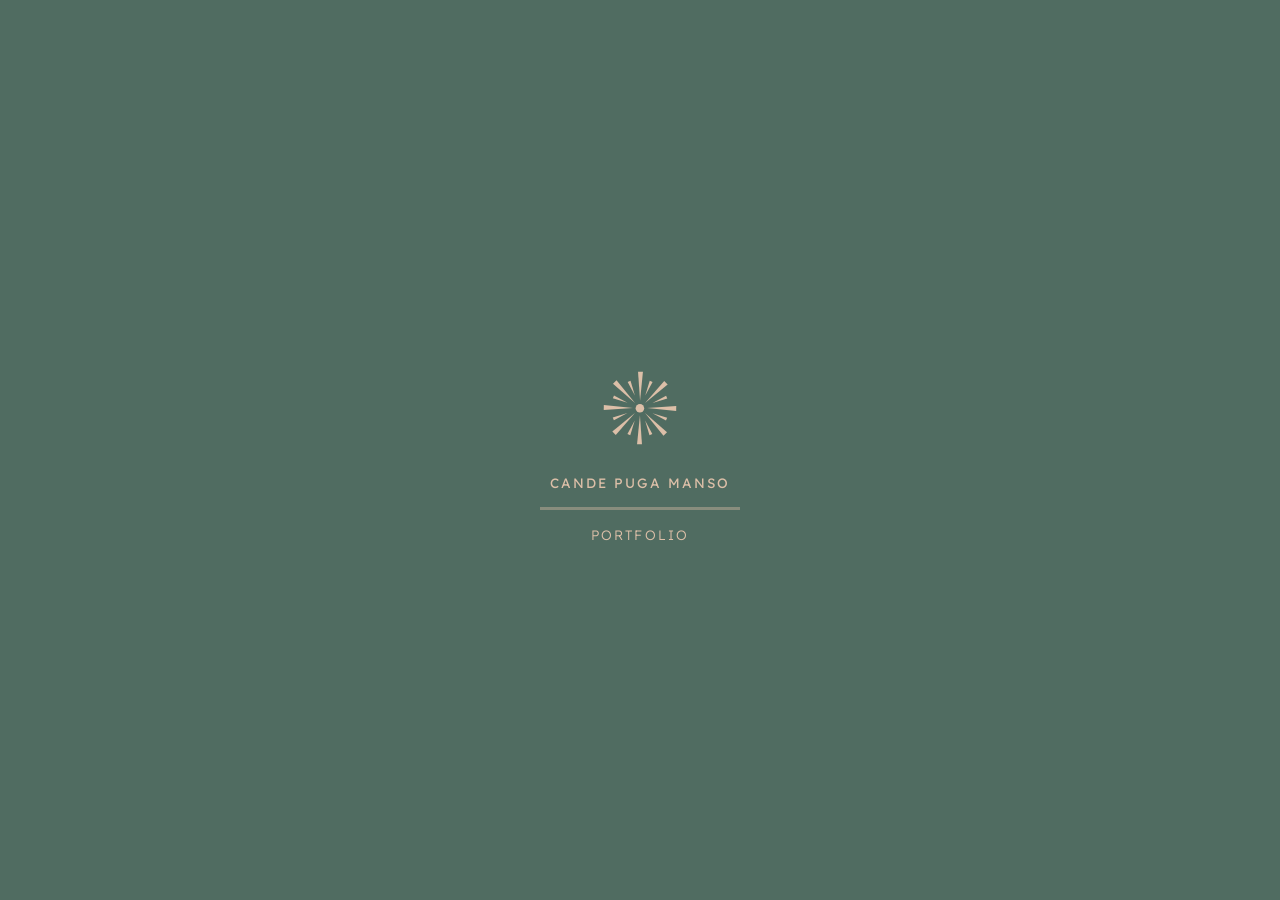
==== commit 37f1bf9c: "cambios y adaptaciones" ====
--- a/index.html
+++ b/index.html
@@ -10,10 +10,199 @@
 
 <body class="page-index">
     <main class="splash">
-        <img src="img/logo_cande_puga_manso_trama.png" alt="Logo de Candela Puga Manso" />
+        <svg id="Capa_2" xmlns="http://www.w3.org/2000/svg" version="1.1" viewBox="0 0 1080 1080">
+        
+            <defs>
+                <style>
+                    .st0 {
+                        stroke: #4d626a;
+                    }
+
+                    .st0,
+                    .st1,
+                    .st2,
+                    .st3 {
+                        stroke-miterlimit: 10;
+                    }
+
+                    .st0,
+                    .st1,
+                    .st3 {
+                        fill: none;
+                    }
+
+                    .st0,
+                    .st3 {
+                        stroke-width: 2px;
+                    }
+
+                    .st1,
+                    .st3 {
+                        stroke: #dcbfa8;
+                    }
+
+                    .st4 {
+                        fill: #dcbfa8;
+                    }
+
+                    .st5 {
+                        fill: #c58079;
+                    }
+
+                    .st2 {
+                        fill: #4d626a;
+                        stroke: #1d1d1b;
+                        stroke-width: .75px;
+                    }
+
+                    .st6,
+                    .st7 {
+                        fill: #506c61;
+                    }
+
+                    .st6,
+                    .st8 {
+                        display: none;
+                    }
+
+                    .st9 {
+                        fill: #396b50;
+                    }
+                </style>
+            </defs>
+            <rect class="st6" x="-14" y="-19" width="1108" height="1108" />
+            <g class="st8">
+                <rect class="st2" x="1127.62" y="-14.4" width="595.28" height="595.28" />
+                <rect class="st7" x="1128.12" y="609.1" width="595.28" height="595.28" />
+                <rect class="st5" x="1249" y="699" width="40" height="105" />
+                <rect class="st9" x="1294" y="699" width="40" height="105" />
+                <g>
+                    <path class="st3"
+                        d="M1400.9,555.63c1.65-5.1.66-4.92-2.59-5.81-3.25-.88-1.61-6.84-2.99-7.51s-3.24.46-5.88-2.2c-2.64-2.66-4.55-5.36-6.6-2.93-2.04,2.43-3.69-2.13-5.55-2.52-1.86-.39-1.57,2.73-4.82,1.85-3.25-.88-1.7-1.89-4.18-.12s-2.77,1.32-3.75.54-3.82.91-1.36,6.4,1.98,27.17,18.84,31.7c16.86,4.53,9.3,5.6,14.27,3.03,4.98-2.58,2.78.59,4.54.39s2.32-1.04,2.53-2.9c.2-1.87,1.47-.63,2.39-2.26.92-1.63,3.48-4.71,1.95-5.61s-3.2-2.02-2.53-3.4-.39.04-1.57-3.43c-1.18-3.46-2.71-5.22-2.71-5.22Z" />
+                    <path class="st3"
+                        d="M1388,556.24c-.75-1.12-2.45-4.15-2.82-2.32s-.19,3.71-1.5,2.7-2.47,2.38.3,2.97,4.91-.49,5.33,1.13,5.61,1.47,4.69-2.3c-.92-3.78-4.42-2.61-2.98-4.88,1.44-2.28-.41-4.39-2.61-3.9-2.21.49-3.05,1.3-4.2-1.16-1.15-2.46-3.11-.39-2.22,1.71.89,2.1.65,4.72-1.34,3.92-1.99-.81-3.37,2.07-2.78,2.9s4.76,4.59,2.45,4.67-1.57,8.07,2,5.77c3.57-2.3,6.6-3.95,6.5-1.68-.1,2.27.44,7.55,3.19,3.73,2.75-3.81,1.26-7.57,4.35-5.96,3.1,1.61,5.81-.37,3.97-3.4-1.84-3.03-4.26-6.03-3.16-6.75s-6.08-10.08-7.11-9.73-1.56,3.49-2.97,1.28c-1.42-2.21-4.38-5.38-6.26-3.27s-3.74,4.01-5.48,2.12c-1.73-1.9-5.6-7.11-4.27-1.67,1.33,5.44,3.5,7.81,1.62,8.56s-5.34,3.56-1.42,4.91c3.92,1.35,5.33,2.8,4.51,3.96-.82,1.16-2.59,4.99-1.2,5.67s1.55,5.3,4.29,5.88c2.74.58,5.17-.05,10.23,3.13,5.06,3.18,5.32-1.93,6.84-2.18s6.57.25,7.18-1.73c.61-1.97.89-4.21.89-4.21l.78-6.47" />
+                    <path class="st4"
+                        d="M1443.64,638.72c-2.72,18.88-1.47,38.95,6.82,56.32,1.32,2.57,3.27,5.93,4.67,8.4,4.77,8.48,8.54,17.49,11.54,26.73,5.08,16.06,10.4,41.69.97,56.74,3.18-5.65,4.05-12.2,4.1-18.55-.11-19.22-5.93-38.1-13.96-55.42-2.6-5.79-6.03-11.45-8.95-17.1-8.31-17.67-9.09-38.28-5.19-57.12h0Z" />
+                    <path class="st4"
+                        d="M1374.87,570.84c-4.51,26.64,5.23,54.29,22.29,74.74,6.67,8.22,15.03,15.48,23.22,22.19,12.41,10.41,24.78,20.87,36.08,32.53,26.56,27.17,36.15,54.16,11.19,86.62,23.51-33,13.95-58.42-12.49-85.35-11.28-11.51-23.75-21.86-36-32.34-8.23-6.83-16.62-14.2-23.32-22.56-17.02-20.81-26.5-49.11-20.95-75.84h0Z" />
+                    <path class="st4"
+                        d="M1351.17,706.81c-.43.12-.84-.23-.77-.67.26-1.71.53-5.92-.95-14.19-4.17-23.3-28.99-66.89-2.06-75.14,34.33-10.52,16.91,69.7,51.54,64.72.48-.07.87.42.66.86-4.37,9.34,22.36,29.18,37.85,23.5.43-.16.91.19.85.65-1.24,11.21,48.38,28.32,29.35,80.36-5.02-24.8-26.23-51.4-60.13-43.8-.74.17-1.43-.48-1.25-1.21,3.96-16.33-32.24-41.32-55.09-35.09Z" />
+                    <g>
+                        <polygon class="st4"
+                            points="1445.48 658.26 1445.98 646.76 1448.47 658 1445.48 658.26 1445.48 658.26" />
+                        <polygon class="st4"
+                            points="1428.29 652.87 1435.2 643.96 1430.89 654.38 1428.29 652.87 1428.29 652.87" />
+                        <polygon class="st4"
+                            points="1417.59 637.48 1428.1 634.81 1418.72 640.25 1417.59 637.48 1417.59 637.48" />
+                        <polygon class="st4"
+                            points="1417.72 618.37 1427.55 622.98 1416.83 621.23 1417.72 618.37 1417.72 618.37" />
+                        <polygon class="st4"
+                            points="1428.52 603.24 1433.77 613.24 1426.08 604.97 1428.52 603.24 1428.52 603.24" />
+                        <polygon class="st4"
+                            points="1450.56 598.81 1447.29 609.81 1447.6 598.34 1450.56 598.81 1450.56 598.81" />
+                        <polygon class="st4"
+                            points="1465.88 608.79 1457.05 615.48 1463.76 606.66 1465.88 608.79 1465.88 608.79" />
+                        <polygon class="st4"
+                            points="1472.48 626.6 1461.71 626.27 1472.15 623.62 1472.48 626.6 1472.48 626.6" />
+                        <polygon class="st4"
+                            points="1467.74 644.99 1459.37 637.82 1469.37 642.47 1467.74 644.99 1467.74 644.99" />
+                        <polygon class="st4"
+                            points="1453.65 656.62 1450.99 645.49 1456.45 655.54 1453.65 656.62 1453.65 656.62" />
+                        <polygon class="st4"
+                            points="1435.78 656.83 1439.94 646.18 1438.69 657.55 1435.78 656.83 1435.78 656.83" />
+                        <polygon class="st4"
+                            points="1421.33 645.46 1430.67 639.61 1423.26 647.77 1421.33 645.46 1421.33 645.46" />
+                        <polygon class="st4"
+                            points="1416.21 627.11 1426.91 628.44 1416.26 630.11 1416.21 627.11 1416.21 627.11" />
+                        <polygon class="st4"
+                            points="1422.43 609.24 1430.18 617.16 1420.59 611.61 1422.43 609.24 1422.43 609.24" />
+                        <polygon class="st4"
+                            points="1437.42 598.97 1439.16 610.31 1434.54 599.81 1437.42 598.97 1437.42 598.97" />
+                        <polygon class="st4"
+                            points="1459.6 602.88 1453 612.04 1456.96 601.46 1459.6 602.88 1459.6 602.88" />
+                        <polygon class="st4"
+                            points="1470.8 617.87 1460.38 620.93 1469.57 615.13 1470.8 617.87 1470.8 617.87" />
+                        <polygon class="st4"
+                            points="1471.3 636.97 1461.32 632.73 1472.08 634.08 1471.3 636.97 1471.3 636.97" />
+                        <polygon class="st4"
+                            points="1460.83 652.56 1455.56 642.6 1463.27 650.82 1460.83 652.56 1460.83 652.56" />
+                    </g>
+                    <path class="st3"
+                        d="M1483.99,701.35c-1.65,5.1-.66,4.92,2.59,5.81,3.25.88,1.61,6.84,2.99,7.51,1.39.68,3.24-.46,5.88,2.2s4.55,5.36,6.6,2.93,3.69,2.13,5.55,2.52c1.86.39,1.57-2.73,4.82-1.85,3.25.88,1.7,1.89,4.18.12,2.48-1.77,2.77-1.32,3.75-.54.98.78,3.82-.91,1.36-6.4-2.47-5.49-1.98-27.17-18.84-31.7-16.86-4.53-9.3-5.6-14.27-3.03-4.98,2.58-2.78-.59-4.54-.39s-2.32,1.04-2.53,2.9-1.47.63-2.39,2.26c-.92,1.63-3.48,4.71-1.95,5.61,1.53.9,3.2,2.02,2.53,3.4s.39-.04,1.57,3.43c1.18,3.46,2.71,5.22,2.71,5.22Z" />
+                    <path class="st3"
+                        d="M1496.89,700.74c.75,1.12,2.45,4.15,2.82,2.32.36-1.83.19-3.71,1.5-2.7s2.47-2.38-.3-2.97-4.91.49-5.33-1.13c-.42-1.62-5.61-1.47-4.69,2.3.92,3.78,4.42,2.61,2.98,4.88s.41,4.39,2.61,3.9c2.21-.49,3.05-1.3,4.2,1.16s3.11.39,2.22-1.71c-.89-2.1-.65-4.72,1.34-3.92,1.99.81,3.37-2.07,2.78-2.9s-4.76-4.59-2.45-4.67,1.57-8.07-2-5.77c-3.57,2.3-6.6,3.95-6.5,1.68s-.44-7.55-3.19-3.73-1.26,7.57-4.35,5.96c-3.1-1.61-5.81.37-3.97,3.4,1.84,3.03,4.26,6.03,3.16,6.75s6.08,10.08,7.11,9.73,1.56-3.49,2.97-1.28c1.42,2.21,4.38,5.38,6.26,3.27,1.88-2.12,3.74-4.01,5.48-2.12s5.6,7.11,4.27,1.67c-1.33-5.44-3.5-7.81-1.62-8.56s5.34-3.56,1.42-4.91-5.33-2.8-4.51-3.96,2.59-4.99,1.2-5.67-1.55-5.3-4.29-5.88-5.17.05-10.23-3.13c-5.06-3.18-5.32,1.93-6.84,2.18s-6.57-.25-7.18,1.73c-.61,1.97-.89,4.21-.89,4.21l-.78,6.47" />
+                    <path class="st4"
+                        d="M1444.04,619.63c-.54-20.05-2.5-40.77-10.98-59.17-1.1-1.97-2.4-4.37-3.6-6.27-8.41-14.01-14.18-29.69-16.65-45.85-1.74-12.75-1.99-26.74,4.45-38.29-2.88,5.85-4.04,12.34-4.29,18.77-.67,23.44,7.43,46.54,19.37,66.47.59,1.08,1.79,3.27,2.38,4.35,8.49,18.68,10.01,39.77,9.33,59.98h0Z" />
+                    <path class="st4"
+                        d="M1510.03,686.14c4.51-26.64-5.23-54.29-22.29-74.74-6.67-8.22-15.03-15.48-23.22-22.19-12.41-10.41-24.78-20.87-36.08-32.53-26.56-27.17-36.15-54.16-11.19-86.62-23.51,32.99-13.95,58.42,12.49,85.35,11.28,11.51,23.75,21.86,36,32.34,8.23,6.83,16.62,14.2,23.32,22.56,17.02,20.81,26.5,49.11,20.95,75.84h0Z" />
+                    <path class="st4"
+                        d="M1533.72,550.16c.43-.12.84.23.77.67-.26,1.71-.53,5.92.95,14.19,4.17,23.3,28.99,66.89,2.06,75.14-34.33,10.52-16.91-69.7-51.54-64.72-.48.07-.87-.42-.66-.86,4.37-9.34-22.36-29.18-37.85-23.5-.43.16-.91-.19-.85-.65,1.24-11.21-48.38-28.32-29.35-80.36,5.02,24.8,26.23,51.4,60.13,43.8.74-.17,1.43.48,1.25,1.21-3.96,16.33,32.24,41.32,55.09,35.09Z" />
+                    <circle class="st1" cx="1444.42" cy="629.18" r="4.04" />
+                    <path class="st0" d="M1468.31,785.03s9.18-35.87-46.89-64.47c-56.08-28.6-77.64-77.07-73.15-103.99" />
+                    <path class="st0" d="M1416.59,471.95s-9.18,35.87,46.89,64.47c56.08,28.6,77.64,77.07,73.15,103.99" />
+                </g>
+            </g>
+            <g>
+                <g>
+                    <g>
+                        <g id="_x3C_Repetición_radial_x3E_">
+                            <polygon class="st4" points="483.38 674.88 404.15 820.7 434.77 833.55 483.38 674.88" />
+                        </g>
+                        <g id="_x3C_Repetición_radial_x3E_1" data-name="_x3C_Repetición_radial_x3E_">
+                            <polygon class="st4" points="404.59 595.33 245.45 642.43 258.01 673.16 404.59 595.33" />
+                        </g>
+                        <g id="_x3C_Repetición_radial_x3E_2" data-name="_x3C_Repetición_radial_x3E_">
+                            <polygon class="st4" points="405.12 483.38 259.3 404.15 246.45 434.77 405.12 483.38" />
+                        </g>
+                        <g id="_x3C_Repetición_radial_x3E_3" data-name="_x3C_Repetición_radial_x3E_">
+                            <polygon class="st4" points="484.67 404.59 437.57 245.45 406.84 258.01 484.67 404.59" />
+                        </g>
+                        <g id="_x3C_Repetición_radial_x3E_4" data-name="_x3C_Repetición_radial_x3E_">
+                            <polygon class="st4" points="596.62 405.12 675.85 259.3 645.23 246.45 596.62 405.12" />
+                        </g>
+                        <g id="_x3C_Repetición_radial_x3E_5" data-name="_x3C_Repetición_radial_x3E_">
+                            <polygon class="st4" points="675.41 484.67 834.55 437.57 821.99 406.84 675.41 484.67" />
+                        </g>
+                        <g id="_x3C_Repetición_radial_x3E_6" data-name="_x3C_Repetición_radial_x3E_">
+                            <polygon class="st4" points="674.88 596.62 820.7 675.85 833.55 645.23 674.88 596.62" />
+                        </g>
+                        <g id="_x3C_Repetición_radial_x3E_7" data-name="_x3C_Repetición_radial_x3E_">
+                            <polygon class="st4" points="595.33 675.41 642.43 834.55 673.16 821.99 595.33 675.41" />
+                        </g>
+                    </g>
+                    <g>
+                        <g id="_x3C_Repetición_radial_x3E_8" data-name="_x3C_Repetición_radial_x3E_">
+                            <polygon class="st4" points="485.12 593.98 241.26 793.78 278.17 831.8 485.12 593.98" />
+                        </g>
+                        <g id="_x3C_Repetición_radial_x3E_9" data-name="_x3C_Repetición_radial_x3E_">
+                            <polygon class="st4" points="463.02 539.36 149.31 508.21 148.52 561.19 463.02 539.36" />
+                        </g>
+                        <g id="_x3C_Repetición_radial_x3E_10" data-name="_x3C_Repetición_radial_x3E_">
+                            <polygon class="st4" points="486.02 485.12 286.22 241.26 248.2 278.17 486.02 485.12" />
+                        </g>
+                        <g id="_x3C_Repetición_radial_x3E_11" data-name="_x3C_Repetición_radial_x3E_">
+                            <polygon class="st4" points="540.64 463.02 571.79 149.31 518.81 148.52 540.64 463.02" />
+                        </g>
+                        <g id="_x3C_Repetición_radial_x3E_12" data-name="_x3C_Repetición_radial_x3E_">
+                            <polygon class="st4" points="594.88 486.02 838.74 286.22 801.83 248.2 594.88 486.02" />
+                        </g>
+                        <g id="_x3C_Repetición_radial_x3E_13" data-name="_x3C_Repetición_radial_x3E_">
+                            <polygon class="st4" points="616.98 540.64 930.69 571.79 931.48 518.81 616.98 540.64" />
+                        </g>
+                        <g id="_x3C_Repetición_radial_x3E_14" data-name="_x3C_Repetición_radial_x3E_">
+                            <polygon class="st4" points="593.98 594.88 793.78 838.74 831.8 801.83 593.98 594.88" />
+                        </g>
+                        <g id="_x3C_Repetición_radial_x3E_15" data-name="_x3C_Repetición_radial_x3E_">
+                            <polygon class="st4" points="539.36 616.98 508.21 930.69 561.19 931.48 539.36 616.98" />
+                        </g>
+                    </g>
+                </g>
+                <circle class="st4" cx="539" cy="542" r="46" />
+            </g>
+        </svg>
         <p>CANDE PUGA MANSO</p>
         <div class="splash__divider"></div>
-        <p>PORTFOLIO</p>
+        <a href="inicio.html" class="splash__link">PORTFOLIO</a>
     </main>
 </body>
 
--- a/estilos.css
+++ b/estilos.css
@@ -1,7 +1,7 @@
 /* CSS DOCUMENT */
 @charset "UTF-8";
 
-/* configuraciones generales*/
+/* ---- FUENTES ---- */
 @font-face {
     font-family: "Alegreya Reg";
     src: url(fuentes/Alegreya-VariableFont_wght.ttf) format(truetype);
@@ -19,21 +19,53 @@
 @font-face {
     font-family: "Lexend";
     src: url(fuentes/Lexend-VariableFont_wght.ttf) format(truetype);
-    font-weight: bold;
+    font-weight: 100 900;
     font-style: normal;
 }
 
+/* ---- GENERAL ---- */
 * {
     font-family: 'Alegreya Reg', serif;
-    margin: 0 auto;
+    margin: 0;
     max-width: 1920px;
+    box-sizing: border-box;
 }
 
 body {
     background-color: rgb(220, 191, 168);
-}
-
-/* Esto seía solo para el index */
+    margin: 0;
+}
+
+h1 {
+    font-family: 'Lexend', sans-serif;
+    color: rgb(54, 73, 65);
+    font-size: 3rem;
+    text-align: center;
+}
+
+h2, h3 {
+    font-family: 'Alegreya Italic', serif;
+    text-wrap-style: balance;
+    text-align: center;
+}
+
+h2 { font-size: 2rem; }
+
+p {
+    font-size: 1rem;
+    text-wrap-style: balance;
+    text-align: center;
+}
+
+hr {
+    border: none;
+    border-top: 2px solid rgb(220, 191, 168);
+    opacity: 0.4;
+    width: 30px;
+    margin: 0;
+}
+
+/* ---- INDEX ---- */
 body.page-index {
     display: flex;
     align-items: center;
@@ -51,10 +83,9 @@
     text-align: center;
 }
 
-.splash img {
+.splash svg {
     width: 100px;
     height: 100px;
-    object-fit: contain;
 }
 
 .splash p {
@@ -66,11 +97,26 @@
 
 .splash__divider {
     width: 200px;
-    height: 1px;
+    height: 3px;
     background-color: rgb(220, 191, 168);
     opacity: 0.4;
 }
 
+.splash__link {
+    font-family: 'Lexend', sans-serif;
+    color: rgb(220, 191, 168);
+    letter-spacing: 0.15em;
+    font-size: 0.85rem;
+    text-decoration: none;
+    font-weight: 300;
+    transition: font-weight 0.1s;
+}
+
+.splash__link:hover {
+    font-weight: 700;
+}
+
+/* ---- HEADER ---- */
 header {
     display: flex;
     align-items: center;
@@ -79,13 +125,15 @@
     background-color: rgb(80, 108, 97);
     color: rgb(220, 191, 168);
     font-family: 'Lexend', sans-serif;
-    font-size: 1rem;
+    max-width: 100%;
 }
 
 .logo {
     display: flex;
     align-items: center;
     gap: 8px;
+    text-decoration: none;
+    color: rgb(220, 191, 168);
 }
 
 .logo img {
@@ -94,6 +142,12 @@
     object-fit: contain;
 }
 
+.logo span {
+    font-family: 'Lexend', sans-serif;
+    font-size: 0.85rem;
+    letter-spacing: 0.12em;
+}
+
 nav {
     display: flex;
     gap: 24px;
@@ -103,171 +157,243 @@
     text-decoration: none;
     color: rgb(220, 191, 168);
     font-family: 'Lexend', sans-serif;
+    font-size: 0.85rem;
+    letter-spacing: 0.08em;
+    font-weight: 300;
+    transition: font-weight 0.1s;
+}
+
+nav a:hover {
+    font-weight: 700;
+}
+
+/* ---- HERO CARRUSEL ---- */
+#hero {
+    position: relative;
+    width: 100%;
+    max-width: 100%;
+    height: calc(100vh - 82px);
+    overflow: hidden;
+}
+
+.slide {
+    position: absolute;
+    top: 0;
+    left: 0;
+    width: 100%;
+    height: 100%;
+    object-fit: cover;
+    opacity: 0;
+    transition: opacity 0.6s ease;
+    max-width: none;
+}
+
+.slide.activo {
+    opacity: 1;
+}
+
+.carrusel-btn {
+    position: absolute;
+    top: 50%;
+    transform: translateY(-50%);
+    background: rgba(80, 108, 97, 0.6);
+    color: rgb(220, 191, 168);
+    border: none;
+    font-size: 1.5rem;
+    padding: 14px 18px;
+    cursor: pointer;
+    transition: background 0.2s;
+    z-index: 10;
+}
+
+.carrusel-btn:hover {
+    background: rgba(80, 108, 97, 0.9);
+}
+
+.carrusel-btn.prev { left: 20px; }
+.carrusel-btn.next { right: 20px; }
+
+/* ---- FOOTER ---- */
+footer {
+    display: flex;
+    justify-content: space-between;
+    align-items: center;
+    padding: 40px 60px;
+    background-color: rgb(80, 108, 97);
+    max-width: 100%;
+    gap: 40px;
+}
+
+.footer-bio {
+    display: flex;
+    flex-direction: column;
+    gap: 8px;
+    max-width: 260px;
+}
+
+.footer-bio img {
+    width: 40px;
+    height: 40px;
+    object-fit: contain;
+}
+
+.footer-bio strong {
+    font-family: 'Lexend', sans-serif;
+    color: rgb(220, 191, 168);
+    font-size: 0.85rem;
+    letter-spacing: 0.1em;
+    line-height: 1.6;
+    display: block;
+}
+
+.footer-bio p {
+    font-family: 'Alegreya Reg', serif;
+    color: rgb(220, 191, 168);
+    font-size: 0.9rem;
+    text-align: left;
+    opacity: 0.8;
+}
+
+.footer-bio a {
+    color: rgb(220, 191, 168);
+    text-decoration: none;
+    font-family: 'Alegreya Reg', serif;
+    font-size: 0.9rem;
+    opacity: 0.8;
+}
+
+.footer-bio a:hover {
+    opacity: 1;
+    text-decoration: underline;
+}
+
+.footer-cta {
+    text-align: right;
+    max-width: 420px;
+}
+
+.footer-cta-texto {
+    font-family: 'Lexend', sans-serif;
+    color: rgb(220, 191, 168);
+    font-size: 2.2rem;
+    font-weight: 300;
+    line-height: 1.15;
+    text-align: right;
+    text-wrap-style: balance;
+}
+
+.footer-cta-texto strong {
+    font-weight: 700;
+}
+
+.footer-cta-sub {
+    font-family: 'Alegreya Italic', serif;
+    color: rgb(220, 191, 168);
     font-size: 1rem;
-}
-
-nav a:hover {
-    color: rgb(142, 188, 169);
-}
-
-/* ---- TIPOGRAFÍA ---- */
-h1 {
-    font-family: 'Lexend', sans-serif;
-    color: rgb(54, 73, 65);
+    opacity: 0.8;
+    margin-top: 10px;
+    text-align: right;
+}
+
+/* ---- CURRICULUM ---- */
+#sobre-mi-curriculum {
+    display: grid;
+    grid-template-columns: 1fr 1fr;
+    min-height: 60vh;
+}
+
+#sobre-mi-curriculum img {
+    width: 100%;
+    height: 100%;
+    object-fit: cover;
+    object-position: center top;
+    display: block;
+    max-width: none;
+}
+
+#sobre-mi-curriculum article {
+    background-color: rgb(80, 108, 97);
+    padding: 60px 50px;
+    display: flex;
+    flex-direction: column;
+    justify-content: center;
+    gap: 20px;
+}
+
+#sobre-mi-curriculum h2 {
+    font-family: 'Lexend', sans-serif;
+    color: rgb(220, 191, 168);
     font-size: 3rem;
-    text-align: center;
-}
-
-h2 {
-    font-size: 2rem;
-    text-align: center;
-}
-
-h2,
-h3 {
+    font-weight: 300;
+    line-height: 1.2;
+    text-align: left;
+}
+
+#sobre-mi-curriculum h2 strong {
+    font-weight: 700;
+}
+
+#sobre-mi-curriculum p {
     font-family: 'Alegreya Italic', serif;
-    text-wrap-style: balance;
-    text-align: center;
-}
-
-p {
-    text-wrap-style: balance;
-    text-align: center;
-}
-
-#hero {
-    display: flex;
-    flex-direction: column;
-    justify-content: flex-end;
-    padding-bottom: 40px;
-    padding-left: 60px;
-    background-image: url(img/cande_puga_manso.png);
-    background-size: cover;
-    background-position: center;
-    height: 50vh;
-    padding: 20px;
-}
-
-#hero h2 {
-    color: rgb(54, 73, 65);
-}
-
-/* ---- SOBRE MÍ ---- */
-#sobre-mi {
-    display: flex;
+    color: rgb(220, 191, 168);
+    font-size: 1.3rem;
+    line-height: 1.7;
+    text-align: left;
+    opacity: 0.9;
+}
+
+#curriculum-info {
+    display: grid;
+    grid-template-columns: 1fr 1fr 1fr;
+    background-color: rgb(80, 108, 97);
+    padding: 60px;
     gap: 40px;
-    padding: 60px 70px;
-    min-height: 100px;
-    align-items: flex-start;
-}
-
-.titulo {
-    flex: 1;
-    text-align: right;
-    color: rgb(54, 73, 65);
-}
-
-.texto {
-    flex: 2;
-}
-
-#sobre-mi .texto p {
-    text-align: left;
-    hyphens: auto;
-}
-
-/* ---- CURRICULUM ---- */
-.flex-container {
-    display: flex;
-    flex-direction: row;
-    flex-wrap: nowrap;
-    justify-content: center;
-    align-items: stretch;
-    margin: 12px 20px;
-    gap: 16px;
-}
-
-.flex-item {
-    flex: 1;
-    background-color: rgb(80, 108, 97);
-    padding: 22px;
-}
-
-.flex-item h2 {
-    color: rgb(220, 191, 168);
-}
-
-.flex-item h3 {
-    line-height: 2;
-    margin-bottom: 2;
-}
-
-/* ---- PROYECTOS ---- */
-.proyectos h2 {
-    font-family: 'Lexend', sans-serif;
-    color: rgb(54, 73, 65);
-    font-size: 1.5rem;
-    text-align: center;
-    padding: 40px;
-}
-
-article.mosaico {
-    display: flex;
-    gap: 16px;
-    margin: 16px;
-}
-
-article.mosaico .columna {
+}
+
+#curriculum-info article {
     display: flex;
     flex-direction: column;
     gap: 12px;
-    flex: 1;
-}
-
-figure {
-    margin: 0;
-}
-
-figure img {
+    margin: 0;
+}
+
+#curriculum-info h3 {
+    font-family: 'Lexend', sans-serif;
+    color: rgb(220, 191, 168);
+    font-size: 1.2rem;
+    font-weight: 700;
+    letter-spacing: 0.12em;
+    text-align: left;
+    margin: 0;
+}
+
+#curriculum-info hr {
+    border: none;
+    border-top: 2px solid rgb(220, 191, 168);
+    opacity: 0.4;
+    width: 30px;
+    margin: 0;
+}
+
+#curriculum-info hr.larga {
     width: 100%;
-    object-fit: cover;
+    opacity: 0.3;
+}
+
+#curriculum-info strong {
+    font-family: 'Alegreya Italic', serif;
+    color: rgb(220, 191, 168);
+    font-size: 1.15rem;
     display: block;
-}
-
-figcaption {
-    font-size: 14px;
-    padding: 6px 0;
-    text-align: center;
-}
-
-/* ---- FOOTER ---- */
-footer {
-    display: flex;
-    justify-content: space-between;
-    align-items: center;
-    padding: 24px 80px;
-    background-color: rgb(80, 108, 97);
-}
-
-footer p {
-    color: rgb(220, 191, 168);
-    font-size: 14px;
-}
-
-footer ul {
-    display: flex;
-    gap: 24px;
-    list-style: none;
-    margin: 0;
-    padding: 0;
-}
-
-footer a {
-    color: rgb(220, 191, 168);
-    text-decoration: none;
-    font-size: 14px;
-}
-
-footer a:hover {
-    text-decoration: underline;
-}
+    margin: 0;
+}
+
+#curriculum-info p {
+    font-family: 'Alegreya Reg', serif;
+    color: rgb(220, 191, 168);
+    font-size: 1.05rem;
+    text-align: left;
+    opacity: 0.8;
+    line-height: 1.6;
+    margin: 0;
+}
